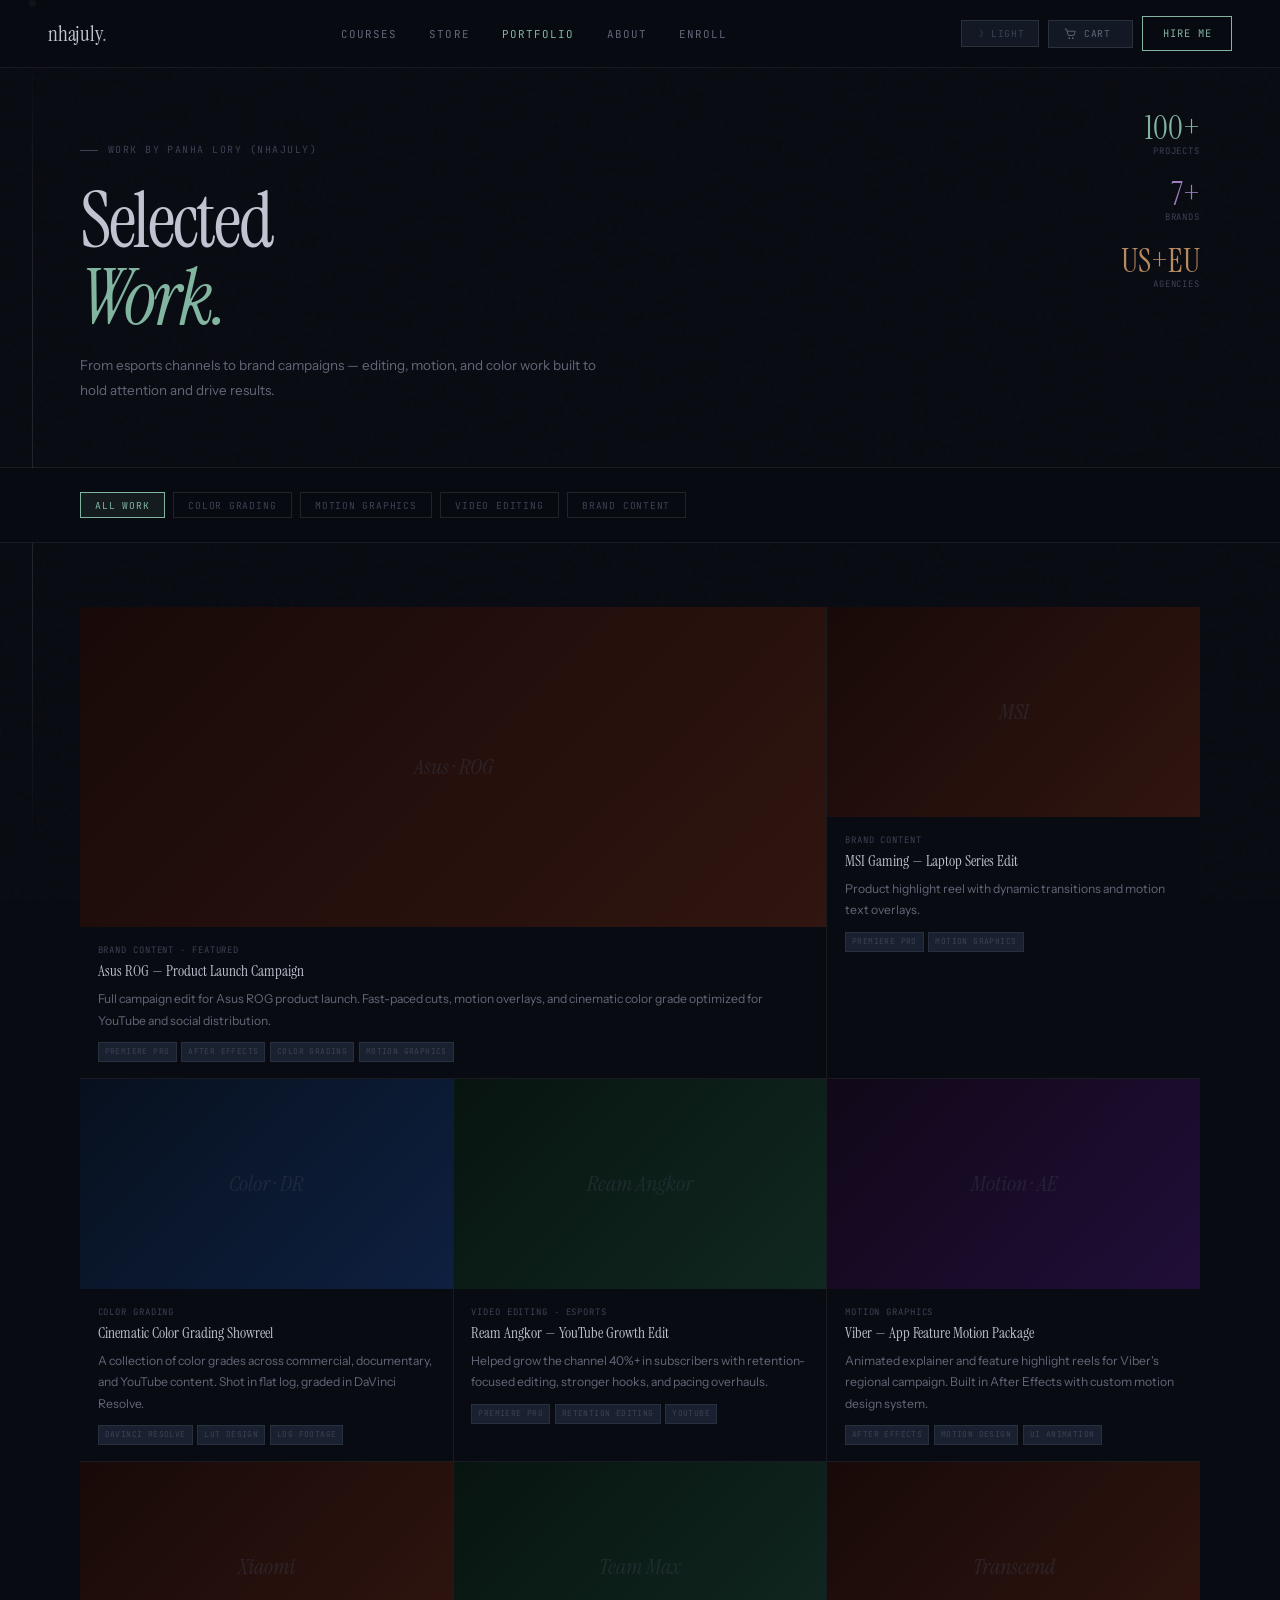
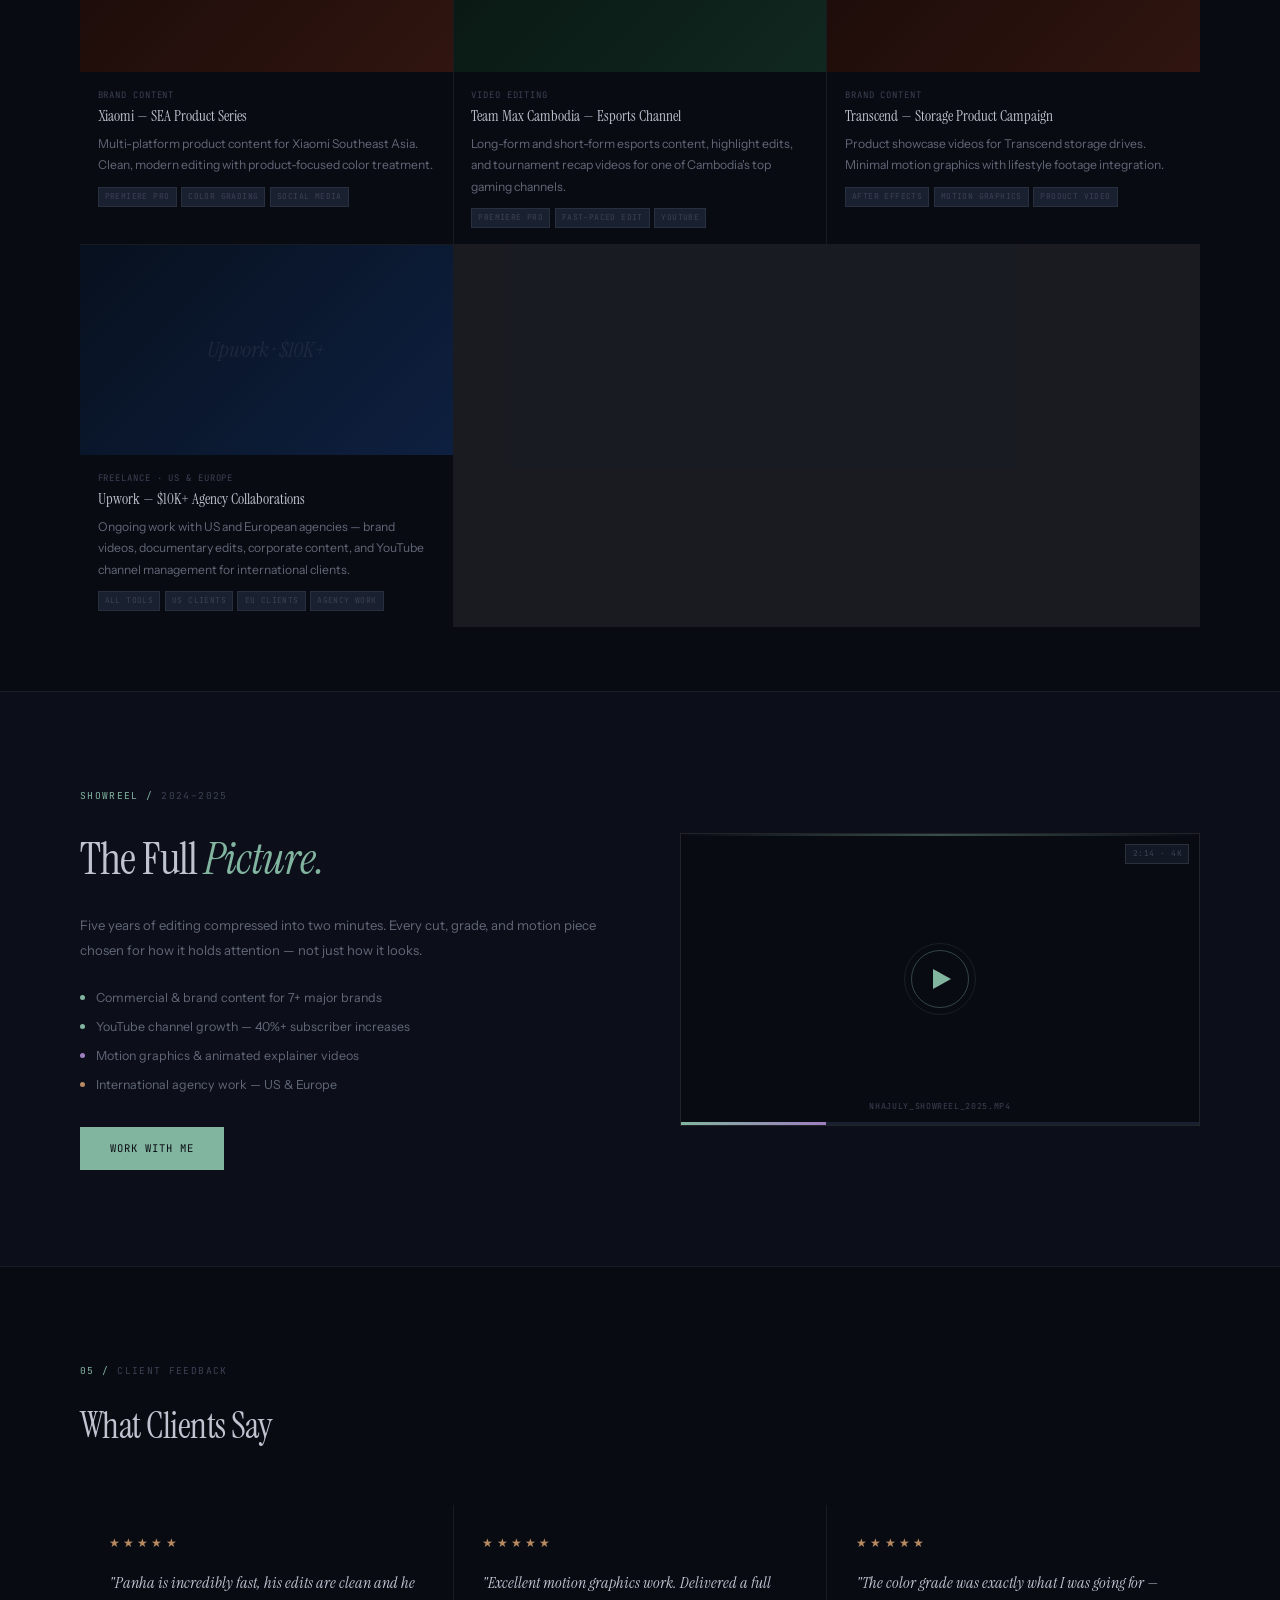
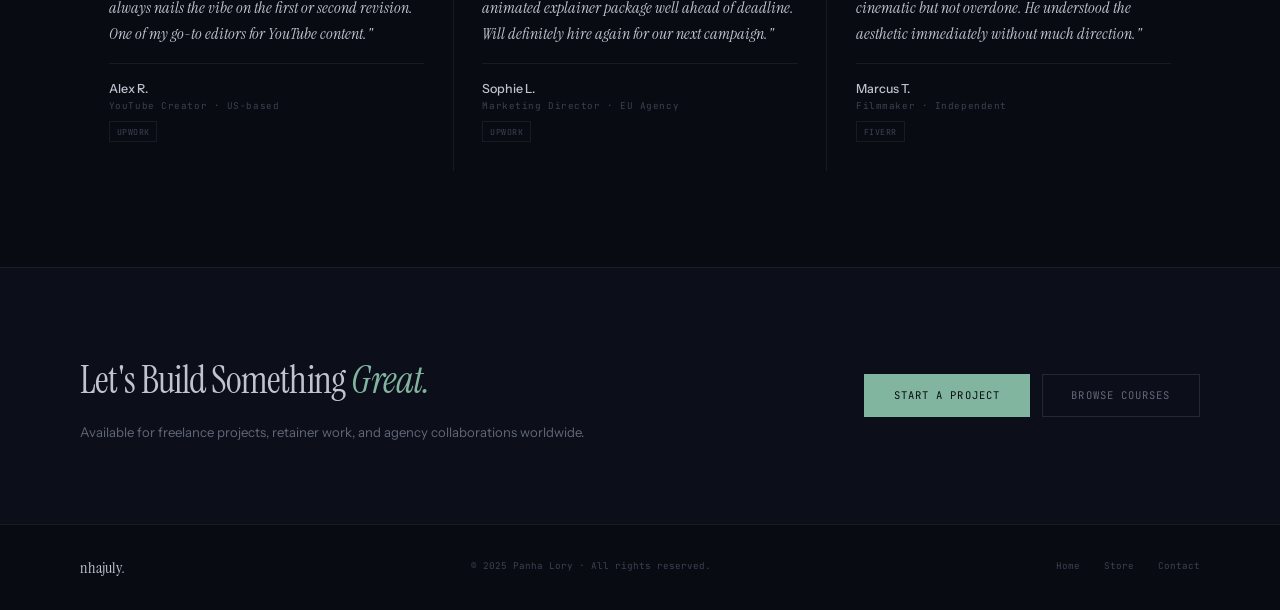
==== portfolio.html @ 1cd33ec4 "Add files via upload" ====
<!DOCTYPE html>
<html lang="en" data-theme="dark">
<head>
<meta charset="UTF-8"/>
<meta name="viewport" content="width=device-width, initial-scale=1.0"/>
<meta name="description" content="nhajuly Portfolio — Work by Panha Lory. Video editing, motion graphics, color grading for brands across Southeast Asia, US & Europe."/>
<title>nhajuly — Portfolio</title>
<link rel="preconnect" href="https://fonts.googleapis.com"/>
<link rel="preconnect" href="https://fonts.gstatic.com" crossorigin/>
<link href="https://fonts.googleapis.com/css2?family=Instrument+Serif:ital@0;1&family=Instrument+Sans:wght@300;400;500&family=JetBrains+Mono:wght@300;400&display=swap" rel="stylesheet"/>
<link rel="stylesheet" href="shared.css"/>
<style>

/* ── PAGE HERO ── */
.p-hero{min-height:52vh;display:flex;flex-direction:column;justify-content:flex-end;padding:8rem 5rem 4rem;position:relative;z-index:2;border-bottom:1px solid var(--border)}
.p-hero-tag{font-family:'JetBrains Mono',monospace;font-size:.62rem;letter-spacing:.15em;text-transform:uppercase;color:var(--text3);margin-bottom:1.5rem;display:flex;align-items:center;gap:.6rem}
.p-hero-tag::before{content:'';width:18px;height:1px;background:var(--text3)}
.p-hero-title{font-family:'Instrument Serif',serif;font-size:clamp(3rem,6vw,5.5rem);font-weight:400;line-height:1;letter-spacing:-.03em;color:var(--text);margin-bottom:1rem}
.p-hero-title em{font-style:italic;color:var(--accent)}
.p-hero-sub{font-size:.84rem;color:var(--text2);max-width:520px;line-height:1.88;font-weight:300}
/* floating stats top-right */
.p-hero-stats{position:absolute;top:7rem;right:5rem;display:flex;flex-direction:column;gap:1.2rem;text-align:right}
.p-hs-num{font-family:'Instrument Serif',serif;font-size:2rem;font-weight:400;color:var(--accent);line-height:1}
.p-hs-lbl{font-family:'JetBrains Mono',monospace;font-size:.56rem;color:var(--text3);letter-spacing:.1em;text-transform:uppercase}

/* ── FILTER BAR ── */
.filter-bar{padding:1.5rem 5rem;border-bottom:1px solid var(--border);display:flex;align-items:center;gap:.5rem;flex-wrap:wrap;position:sticky;top:64px;background:var(--nav-bg);backdrop-filter:blur(20px);z-index:100}
.filter-btn{font-family:'JetBrains Mono',monospace;font-size:.6rem;letter-spacing:.08em;text-transform:uppercase;padding:.35rem .9rem;background:transparent;color:var(--text3);border:1px solid var(--border2);transition:all .2s}
.filter-btn:hover{color:var(--text2);border-color:var(--border)}
.filter-btn.active{color:var(--accent);border-color:var(--accent);background:var(--accent-d)}

/* ── PORTFOLIO GRID ── */
.portfolio-section{padding:4rem 5rem;position:relative;z-index:2}
.pf-grid{display:grid;grid-template-columns:repeat(3,1fr);gap:1px;background:var(--border)}

/* ── PORTFOLIO CARD ── */
.pf-card{background:var(--bg);position:relative;overflow:hidden;transition:background .22s}
.pf-card:hover{background:var(--surface)}
.pf-card.hidden{display:none}

/* thumbnail */
.pf-thumb{aspect-ratio:16/9;position:relative;overflow:hidden;display:flex;align-items:center;justify-content:center}
.pf-thumb img{position:absolute;inset:0;width:100%;height:100%;object-fit:cover;opacity:0;transition:opacity .3s,transform .5s}
.pf-thumb img.loaded{opacity:1}
.pf-card:hover .pf-thumb img{transform:scale(1.03)}
.pf-thumb-ph{position:absolute;inset:0;display:flex;align-items:center;justify-content:center;font-family:'Instrument Serif',serif;font-size:1.4rem;font-style:italic;color:var(--text3);opacity:.4;transition:opacity .2s}
.pf-card:hover .pf-thumb-ph{opacity:.15}
/* gradient backgrounds per category */
.bg-color{background:linear-gradient(135deg,#07101e,#0e2040)}
.bg-motion{background:linear-gradient(135deg,#110818,#200e38)}
.bg-edit{background:linear-gradient(135deg,#081410,#102820)}
.bg-brand{background:linear-gradient(135deg,#180a08,#301510)}

/* play indicator overlay */
.pf-ov{position:absolute;inset:0;display:flex;align-items:center;justify-content:center;background:rgba(0,0,0,0);transition:background .25s}
.pf-card:hover .pf-ov{background:rgba(0,0,0,.3)}
.pf-play{width:44px;height:44px;border-radius:50%;border:1.5px solid rgba(255,255,255,.35);display:flex;align-items:center;justify-content:center;opacity:0;transform:scale(.7);transition:opacity .25s,transform .25s;background:rgba(0,0,0,.2)}
.pf-card:hover .pf-play{opacity:1;transform:scale(1)}
.pf-play::after{content:'';width:0;height:0;border-top:7px solid transparent;border-bottom:7px solid transparent;border-left:12px solid white;margin-left:3px}

/* card meta */
.pf-meta{position:absolute;bottom:0;left:0;right:0;padding:.6rem .8rem;background:linear-gradient(to top,rgba(0,0,0,.7),transparent);transform:translateY(100%);transition:transform .25s}
.pf-card:hover .pf-meta{transform:translateY(0)}
.pf-meta-cat{font-family:'JetBrains Mono',monospace;font-size:.52rem;letter-spacing:.1em;text-transform:uppercase;color:var(--accent);margin-bottom:.2rem}
.pf-meta-client{font-size:.7rem;color:rgba(255,255,255,.7)}

/* card body */
.pf-body{padding:1rem 1.1rem}
.pf-cat{font-family:'JetBrains Mono',monospace;font-size:.56rem;letter-spacing:.1em;text-transform:uppercase;color:var(--text3);margin-bottom:.25rem}
.pf-title{font-family:'Instrument Serif',serif;font-size:.95rem;color:var(--text);line-height:1.3;margin-bottom:.4rem}
.pf-desc{font-size:.76rem;color:var(--text2);line-height:1.75;font-weight:300;margin-bottom:.7rem}
.pf-tags{display:flex;flex-wrap:wrap;gap:.28rem}
.pf-tag{font-family:'JetBrains Mono',monospace;font-size:.5rem;letter-spacing:.05em;text-transform:uppercase;padding:.14rem .38rem;background:var(--surface2);color:var(--text3);border:1px solid var(--border)}
.pf-bar{position:absolute;bottom:0;left:0;right:0;height:1.5px;transform:scaleX(0);transform-origin:left;transition:transform .32s}
.pf-card:hover .pf-bar{transform:scaleX(1)}

/* featured card — spans 2 cols */
.pf-card.featured{grid-column:span 2}
.pf-card.featured .pf-thumb{aspect-ratio:21/9}

/* ── SELECTED WORK / REEL ── */
.reel-section{background:var(--bg2);border-top:1px solid var(--border);padding:6rem 5rem}
.reel-inner{display:grid;grid-template-columns:1fr 1fr;gap:5rem;align-items:center}
.reel-title{font-family:'Instrument Serif',serif;font-size:clamp(2rem,3.5vw,2.8rem);font-weight:400;letter-spacing:-.02em;margin-bottom:1rem}
.reel-title em{font-style:italic;color:var(--accent)}
.reel-body{font-size:.82rem;color:var(--text2);line-height:1.9;font-weight:300;margin-bottom:1.5rem}
.reel-list{display:flex;flex-direction:column;gap:.5rem;margin-bottom:2rem}
.reel-item{display:flex;align-items:center;gap:.7rem;font-size:.78rem;color:var(--text2)}
.reel-dot{width:5px;height:5px;border-radius:50%;background:var(--accent);flex-shrink:0}
.reel-video{aspect-ratio:16/9;background:var(--bg);border:1px solid var(--border2);position:relative;display:flex;align-items:center;justify-content:center;overflow:hidden}
.reel-scan{position:absolute;top:0;left:0;right:0;height:1.5px;background:linear-gradient(90deg,transparent,var(--accent),transparent);opacity:.4;animation:scan 3.5s linear infinite}
@keyframes scan{0%{top:-2px}100%{top:100%}}
.reel-play{width:58px;height:58px;border-radius:50%;border:1px solid rgba(130,181,160,.35);display:flex;align-items:center;justify-content:center;position:relative}
.reel-play::after{content:'';width:0;height:0;border-top:10px solid transparent;border-bottom:10px solid transparent;border-left:18px solid var(--accent);margin-left:4px}
.reel-play::before{content:'';position:absolute;inset:-8px;border-radius:50%;border:1px solid rgba(130,181,160,.12);animation:pulse 2.5s ease-out infinite}
@keyframes pulse{0%{transform:scale(1);opacity:.5}100%{transform:scale(1.5);opacity:0}}
.reel-label{position:absolute;bottom:.7rem;left:50%;transform:translateX(-50%);font-family:'JetBrains Mono',monospace;font-size:.52rem;color:var(--text3);letter-spacing:.08em;text-transform:uppercase;white-space:nowrap}
.reel-tl{position:absolute;bottom:0;left:0;right:0;height:3px;background:var(--surface2)}
.reel-tl-prog{width:28%;height:100%;background:linear-gradient(90deg,var(--accent),var(--purple))}
.reel-grid-info{position:absolute;top:.6rem;right:.6rem;font-family:'JetBrains Mono',monospace;font-size:.5rem;color:var(--text3);letter-spacing:.06em;border:1px solid var(--border2);padding:.15rem .4rem;background:var(--surface)}

/* ── TESTIMONIALS ── */
.testi-section{background:var(--bg);border-top:1px solid var(--border);padding:6rem 5rem}
.testi-grid{display:grid;grid-template-columns:repeat(3,1fr);gap:1px;background:var(--border);margin-top:3rem}
.testi-card{background:var(--bg);padding:1.8rem;transition:background .22s}
.testi-card:hover{background:var(--surface)}
.testi-stars{display:flex;gap:.2rem;margin-bottom:1rem}
.star{color:var(--orange);font-size:.75rem}
.testi-quote{font-family:'Instrument Serif',serif;font-size:1rem;font-style:italic;color:var(--text);line-height:1.6;margin-bottom:1rem}
.testi-sep{height:1px;background:var(--border);margin-bottom:.9rem}
.testi-name{font-size:.78rem;font-weight:500;color:var(--text)}
.testi-role{font-family:'JetBrains Mono',monospace;font-size:.58rem;color:var(--text3);letter-spacing:.06em}
.testi-platform{display:inline-block;font-family:'JetBrains Mono',monospace;font-size:.52rem;letter-spacing:.06em;text-transform:uppercase;padding:.14rem .42rem;border:1px solid var(--border);color:var(--text3);margin-top:.4rem}

/* ── CTA BAND ── */
.cta-band{background:var(--bg2);border-top:1px solid var(--border);padding:5rem;display:flex;align-items:center;justify-content:space-between;gap:3rem}
.cta-text h2{font-family:'Instrument Serif',serif;font-size:clamp(1.8rem,3vw,2.4rem);font-weight:400;letter-spacing:-.015em;margin-bottom:.5rem}
.cta-text h2 em{font-style:italic;color:var(--accent)}
.cta-text p{font-size:.82rem;color:var(--text2);font-weight:300}
.cta-actions{display:flex;gap:.75rem;flex-shrink:0}

@media(max-width:1024px){
  .pf-grid{grid-template-columns:1fr 1fr}
  .pf-card.featured{grid-column:span 1}
  .pf-card.featured .pf-thumb{aspect-ratio:16/9}
  .reel-inner{grid-template-columns:1fr;gap:2.5rem}
  .testi-grid{grid-template-columns:1fr}
  .cta-band{flex-direction:column;align-items:flex-start;padding:4rem 2rem}
  .p-hero{padding:7rem 2rem 3rem}
  .p-hero-stats{position:static;flex-direction:row;flex-wrap:wrap;gap:1.5rem;text-align:left;margin-top:2rem}
  .filter-bar{padding:1rem 2rem;top:60px}
  .portfolio-section,.reel-section,.testi-section{padding:4rem 2rem}
}
@media(max-width:640px){
  .pf-grid{grid-template-columns:1fr}
  .p-hero-title{font-size:2.6rem}
}
</style>
</head>
<body>

<div class="tl-rail"></div>
<div class="tl-scrub"></div>

<!-- CART DRAWER (shared) -->
<div class="cart-overlay" id="cartOverlay" onclick="closeCart()"></div>
<div class="cart-drawer" id="cartDrawer">
  <div class="cart-head"><div class="cart-head-title">Your Cart</div><button class="cart-close" onclick="closeCart()" data-cursor="link">✕ Close</button></div>
  <div class="cart-items" id="cartItems"><div class="cart-empty" id="cartEmpty"><svg width="40" height="40" viewBox="0 0 40 40" fill="none"><rect x="6" y="14" width="28" height="22" rx="2" stroke="currentColor" stroke-width="1.5"/><path d="M14 14v-4a6 6 0 0 1 12 0v4" stroke="currentColor" stroke-width="1.5" stroke-linecap="round"/></svg><p>Cart is empty</p></div></div>
  <div class="cart-foot">
    <div class="cart-total-row"><div class="cart-total-label">Total</div><div class="cart-total-price" id="cartTotal">$0</div></div>
    <button class="cart-checkout-btn" onclick="window.location.href='index.html#payment'" data-cursor="link">Proceed to Checkout →</button>
    <button class="cart-continue" onclick="closeCart()" data-cursor="link">Continue Shopping</button>
  </div>
</div>

<!-- NAV -->
<nav>
  <a href="index.html" class="logo" data-cursor="link">nhajuly<span>.</span></a>
  <ul class="nav-links">
    <li><a href="courses.html" data-cursor="link">Courses</a></li>
    <li><a href="store.html" data-cursor="link">Store</a></li>
    <li><a href="portfolio.html" data-cursor="link" style="color:var(--accent)">Portfolio</a></li>
    <li><a href="index.html#about" data-cursor="link">About</a></li>
    <li><a href="checkout.html" data-cursor="link">Enroll</a></li>
  </ul>
  <div class="nav-right">
    <button class="theme-btn" id="themeBtn" data-cursor="link"><span id="themeIcon">☽</span><span id="themeLabel" class="theme-label">Light</span></button>
    <button class="cart-btn" id="cartBtn" onclick="openCart()" data-cursor="link">
      <svg class="cart-icon" viewBox="0 0 20 20" fill="none"><path d="M3 3h2l2.5 9h8l2-6H6" stroke="currentColor" stroke-width="1.3" stroke-linecap="round" stroke-linejoin="round"/><circle cx="9" cy="16" r="1.2" fill="currentColor"/><circle cx="14" cy="16" r="1.2" fill="currentColor"/></svg>
      Cart<div class="cart-count" id="cartCount">0</div>
    </button>
    <a href="checkout.html" class="nav-cta" data-cursor="link">Hire Me</a>
    <button class="nav-hamburger" id="navHamburger" aria-label="Open menu"><span></span><span></span><span></span></button>
  </div>
</nav>

<!-- MOBILE OVERLAY -->
<div class="mobile-overlay" id="mobileOverlay"></div>
<!-- MOBILE MENU -->
<div class="mobile-menu" id="mobileMenu">
  <div class="mobile-menu-head">
    <div class="mobile-menu-logo">nhajuly<span>.</span></div>
    <button class="mobile-close" id="mobileClose">✕ Close</button>
  </div>
  <div class="mobile-menu-links">
    <a href="index.html">Home</a>
    <a href="courses.html">Courses</a>
    <a href="store.html">Store</a>
    <a href="portfolio.html">Portfolio</a>
    <a href="checkout.html">Checkout</a>
  </div>
  <div class="mobile-menu-foot">
    <button class="theme-btn" onclick="document.getElementById('themeBtn').click()" style="width:100%;justify-content:center"><span id="mobileThemeIcon">☽</span> Toggle Theme</button>
  </div>
</div>

<!-- HERO -->
<div class="p-hero">
  <div class="p-hero-stats">
    <div><div class="p-hs-num">100+</div><div class="p-hs-lbl">Projects</div></div>
    <div><div class="p-hs-num" style="color:var(--purple)">7+</div><div class="p-hs-lbl">Brands</div></div>
    <div><div class="p-hs-num" style="color:var(--orange)">US+EU</div><div class="p-hs-lbl">Agencies</div></div>
  </div>
  <div class="p-hero-tag">Work by Panha Lory (nhajuly)</div>
  <h1 class="p-hero-title">Selected<br/><em>Work.</em></h1>
  <p class="p-hero-sub">From esports channels to brand campaigns — editing, motion, and color work built to hold attention and drive results.</p>
</div>

<!-- FILTER BAR -->
<div class="filter-bar">
  <button class="filter-btn active" onclick="filterWork('all')" data-cursor="link">All Work</button>
  <button class="filter-btn" onclick="filterWork('color')" data-cursor="link">Color Grading</button>
  <button class="filter-btn" onclick="filterWork('motion')" data-cursor="link">Motion Graphics</button>
  <button class="filter-btn" onclick="filterWork('edit')" data-cursor="link">Video Editing</button>
  <button class="filter-btn" onclick="filterWork('brand')" data-cursor="link">Brand Content</button>
</div>

<!-- PORTFOLIO GRID -->
<div class="portfolio-section">
  <div class="pf-grid" id="pfGrid">

    <!-- FEATURED: Asus Campaign -->
    <div class="pf-card featured" data-cat="brand" data-cursor="play">
      <div class="pf-thumb bg-brand">
        <img src="" alt="Asus ROG Campaign" onload="this.classList.add('loaded')"/>
        <div class="pf-thumb-ph">Asus · ROG</div>
        <div class="pf-ov"><div class="pf-play"></div></div>
        <div class="pf-meta"><div class="pf-meta-cat">Brand Content</div><div class="pf-meta-client">Asus ROG · Product Launch</div></div>
      </div>
      <div class="pf-body">
        <div class="pf-cat">Brand Content · Featured</div>
        <div class="pf-title">Asus ROG — Product Launch Campaign</div>
        <div class="pf-desc">Full campaign edit for Asus ROG product launch. Fast-paced cuts, motion overlays, and cinematic color grade optimized for YouTube and social distribution.</div>
        <div class="pf-tags"><div class="pf-tag">Premiere Pro</div><div class="pf-tag">After Effects</div><div class="pf-tag">Color Grading</div><div class="pf-tag">Motion Graphics</div></div>
      </div>
      <div class="pf-bar" style="background:var(--orange)"></div>
    </div>

    <!-- MSI -->
    <div class="pf-card" data-cat="brand" data-cursor="play">
      <div class="pf-thumb bg-brand">
        <img src="" alt="MSI Gaming" onload="this.classList.add('loaded')"/>
        <div class="pf-thumb-ph">MSI</div>
        <div class="pf-ov"><div class="pf-play"></div></div>
        <div class="pf-meta"><div class="pf-meta-cat">Brand Content</div><div class="pf-meta-client">MSI Gaming</div></div>
      </div>
      <div class="pf-body">
        <div class="pf-cat">Brand Content</div>
        <div class="pf-title">MSI Gaming — Laptop Series Edit</div>
        <div class="pf-desc">Product highlight reel with dynamic transitions and motion text overlays.</div>
        <div class="pf-tags"><div class="pf-tag">Premiere Pro</div><div class="pf-tag">Motion Graphics</div></div>
      </div>
      <div class="pf-bar" style="background:var(--orange)"></div>
    </div>

    <!-- Color Grading Showreel -->
    <div class="pf-card" data-cat="color" data-cursor="play">
      <div class="pf-thumb bg-color">
        <img src="" alt="Color Grading Reel" onload="this.classList.add('loaded')"/>
        <div class="pf-thumb-ph">Color · DR</div>
        <div class="pf-ov"><div class="pf-play"></div></div>
        <div class="pf-meta"><div class="pf-meta-cat">Color Grading</div><div class="pf-meta-client">DaVinci Resolve Showreel</div></div>
      </div>
      <div class="pf-body">
        <div class="pf-cat">Color Grading</div>
        <div class="pf-title">Cinematic Color Grading Showreel</div>
        <div class="pf-desc">A collection of color grades across commercial, documentary, and YouTube content. Shot in flat log, graded in DaVinci Resolve.</div>
        <div class="pf-tags"><div class="pf-tag">DaVinci Resolve</div><div class="pf-tag">LUT Design</div><div class="pf-tag">Log Footage</div></div>
      </div>
      <div class="pf-bar" style="background:var(--blue)"></div>
    </div>

    <!-- Ream Angkor Esports -->
    <div class="pf-card" data-cat="edit" data-cursor="play">
      <div class="pf-thumb bg-edit">
        <img src="" alt="Ream Angkor" onload="this.classList.add('loaded')"/>
        <div class="pf-thumb-ph">Ream Angkor</div>
        <div class="pf-ov"><div class="pf-play"></div></div>
        <div class="pf-meta"><div class="pf-meta-cat">Video Editing</div><div class="pf-meta-client">Ream Angkor · Esports</div></div>
      </div>
      <div class="pf-body">
        <div class="pf-cat">Video Editing · Esports</div>
        <div class="pf-title">Ream Angkor — YouTube Growth Edit</div>
        <div class="pf-desc">Helped grow the channel 40%+ in subscribers with retention-focused editing, stronger hooks, and pacing overhauls.</div>
        <div class="pf-tags"><div class="pf-tag">Premiere Pro</div><div class="pf-tag">Retention Editing</div><div class="pf-tag">YouTube</div></div>
      </div>
      <div class="pf-bar" style="background:var(--accent)"></div>
    </div>

    <!-- Sony Viber Motion -->
    <div class="pf-card" data-cat="motion" data-cursor="play">
      <div class="pf-thumb bg-motion">
        <img src="" alt="Motion Graphics" onload="this.classList.add('loaded')"/>
        <div class="pf-thumb-ph">Motion · AE</div>
        <div class="pf-ov"><div class="pf-play"></div></div>
        <div class="pf-meta"><div class="pf-meta-cat">Motion Graphics</div><div class="pf-meta-client">Viber · App Campaign</div></div>
      </div>
      <div class="pf-body">
        <div class="pf-cat">Motion Graphics</div>
        <div class="pf-title">Viber — App Feature Motion Package</div>
        <div class="pf-desc">Animated explainer and feature highlight reels for Viber's regional campaign. Built in After Effects with custom motion design system.</div>
        <div class="pf-tags"><div class="pf-tag">After Effects</div><div class="pf-tag">Motion Design</div><div class="pf-tag">UI Animation</div></div>
      </div>
      <div class="pf-bar" style="background:var(--purple)"></div>
    </div>

    <!-- Xiaomi -->
    <div class="pf-card" data-cat="brand" data-cursor="play">
      <div class="pf-thumb bg-brand">
        <img src="" alt="Xiaomi" onload="this.classList.add('loaded')"/>
        <div class="pf-thumb-ph">Xiaomi</div>
        <div class="pf-ov"><div class="pf-play"></div></div>
        <div class="pf-meta"><div class="pf-meta-cat">Brand Content</div><div class="pf-meta-client">Xiaomi SEA</div></div>
      </div>
      <div class="pf-body">
        <div class="pf-cat">Brand Content</div>
        <div class="pf-title">Xiaomi — SEA Product Series</div>
        <div class="pf-desc">Multi-platform product content for Xiaomi Southeast Asia. Clean, modern editing with product-focused color treatment.</div>
        <div class="pf-tags"><div class="pf-tag">Premiere Pro</div><div class="pf-tag">Color Grading</div><div class="pf-tag">Social Media</div></div>
      </div>
      <div class="pf-bar" style="background:var(--orange)"></div>
    </div>

    <!-- Team Max Esports -->
    <div class="pf-card" data-cat="edit" data-cursor="play">
      <div class="pf-thumb bg-edit">
        <img src="" alt="Team Max" onload="this.classList.add('loaded')"/>
        <div class="pf-thumb-ph">Team Max</div>
        <div class="pf-ov"><div class="pf-play"></div></div>
        <div class="pf-meta"><div class="pf-meta-cat">Video Editing</div><div class="pf-meta-client">Team Max Cambodia</div></div>
      </div>
      <div class="pf-body">
        <div class="pf-cat">Video Editing</div>
        <div class="pf-title">Team Max Cambodia — Esports Channel</div>
        <div class="pf-desc">Long-form and short-form esports content, highlight edits, and tournament recap videos for one of Cambodia's top gaming channels.</div>
        <div class="pf-tags"><div class="pf-tag">Premiere Pro</div><div class="pf-tag">Fast-Paced Edit</div><div class="pf-tag">YouTube</div></div>
      </div>
      <div class="pf-bar" style="background:var(--accent)"></div>
    </div>

    <!-- Transcend -->
    <div class="pf-card" data-cat="brand" data-cursor="play">
      <div class="pf-thumb bg-brand">
        <img src="" alt="Transcend" onload="this.classList.add('loaded')"/>
        <div class="pf-thumb-ph">Transcend</div>
        <div class="pf-ov"><div class="pf-play"></div></div>
        <div class="pf-meta"><div class="pf-meta-cat">Brand Content</div><div class="pf-meta-client">Transcend</div></div>
      </div>
      <div class="pf-body">
        <div class="pf-cat">Brand Content</div>
        <div class="pf-title">Transcend — Storage Product Campaign</div>
        <div class="pf-desc">Product showcase videos for Transcend storage drives. Minimal motion graphics with lifestyle footage integration.</div>
        <div class="pf-tags"><div class="pf-tag">After Effects</div><div class="pf-tag">Motion Graphics</div><div class="pf-tag">Product Video</div></div>
      </div>
      <div class="pf-bar" style="background:var(--orange)"></div>
    </div>

    <!-- Upwork / Freelance Highlight -->
    <div class="pf-card" data-cat="edit" data-cursor="play">
      <div class="pf-thumb bg-color">
        <img src="" alt="Upwork Freelance Work" onload="this.classList.add('loaded')"/>
        <div class="pf-thumb-ph">Upwork · $10K+</div>
        <div class="pf-ov"><div class="pf-play"></div></div>
        <div class="pf-meta"><div class="pf-meta-cat">Freelance · US & Europe</div><div class="pf-meta-client">Upwork Agency Work</div></div>
      </div>
      <div class="pf-body">
        <div class="pf-cat">Freelance · US & Europe</div>
        <div class="pf-title">Upwork — $10K+ Agency Collaborations</div>
        <div class="pf-desc">Ongoing work with US and European agencies — brand videos, documentary edits, corporate content, and YouTube channel management for international clients.</div>
        <div class="pf-tags"><div class="pf-tag">All Tools</div><div class="pf-tag">US Clients</div><div class="pf-tag">EU Clients</div><div class="pf-tag">Agency Work</div></div>
      </div>
      <div class="pf-bar" style="background:var(--blue)"></div>
    </div>

  </div>
</div>

<!-- SHOWREEL SECTION -->
<div class="reel-section">
  <div class="reel-inner">
    <div>
      <div class="eyebrow"><span class="n">Showreel /</span> 2024–2025</div>
      <h2 class="reel-title">The Full <em>Picture.</em></h2>
      <p class="reel-body">Five years of editing compressed into two minutes. Every cut, grade, and motion piece chosen for how it holds attention — not just how it looks.</p>
      <div class="reel-list">
        <div class="reel-item"><div class="reel-dot"></div><span>Commercial & brand content for 7+ major brands</span></div>
        <div class="reel-item"><div class="reel-dot"></div><span>YouTube channel growth — 40%+ subscriber increases</span></div>
        <div class="reel-item"><div class="reel-dot" style="background:var(--purple)"></div><span>Motion graphics & animated explainer videos</span></div>
        <div class="reel-item"><div class="reel-dot" style="background:var(--orange)"></div><span>International agency work — US & Europe</span></div>
      </div>
      <a href="checkout.html" class="btn-primary" data-cursor="link">Work With Me</a>
    </div>
    <div class="reel-video" data-cursor="play">
      <div class="reel-scan"></div>
      <div class="reel-play"></div>
      <div class="reel-label">nhajuly_showreel_2025.mp4</div>
      <div class="reel-tl"><div class="reel-tl-prog"></div></div>
      <div class="reel-grid-info">2:14 · 4K</div>
    </div>
  </div>
</div>

<!-- TESTIMONIALS -->
<div class="testi-section">
  <div class="eyebrow"><span class="n">05 /</span> Client Feedback</div>
  <h2 class="sec-title">What Clients Say</h2>
  <div class="testi-grid">
    <div class="testi-card" data-cursor="grab">
      <div class="testi-stars"><span class="star">★</span><span class="star">★</span><span class="star">★</span><span class="star">★</span><span class="star">★</span></div>
      <div class="testi-quote">"Panha is incredibly fast, his edits are clean and he always nails the vibe on the first or second revision. One of my go-to editors for YouTube content."</div>
      <div class="testi-sep"></div>
      <div class="testi-name">Alex R.</div>
      <div class="testi-role">YouTube Creator · US-based</div>
      <div class="testi-platform">Upwork</div>
    </div>
    <div class="testi-card" data-cursor="grab">
      <div class="testi-stars"><span class="star">★</span><span class="star">★</span><span class="star">★</span><span class="star">★</span><span class="star">★</span></div>
      <div class="testi-quote">"Excellent motion graphics work. Delivered a full animated explainer package well ahead of deadline. Will definitely hire again for our next campaign."</div>
      <div class="testi-sep"></div>
      <div class="testi-name">Sophie L.</div>
      <div class="testi-role">Marketing Director · EU Agency</div>
      <div class="testi-platform">Upwork</div>
    </div>
    <div class="testi-card" data-cursor="grab">
      <div class="testi-stars"><span class="star">★</span><span class="star">★</span><span class="star">★</span><span class="star">★</span><span class="star">★</span></div>
      <div class="testi-quote">"The color grade was exactly what I was going for — cinematic but not overdone. He understood the aesthetic immediately without much direction."</div>
      <div class="testi-sep"></div>
      <div class="testi-name">Marcus T.</div>
      <div class="testi-role">Filmmaker · Independent</div>
      <div class="testi-platform">Fiverr</div>
    </div>
  </div>
</div>

<!-- CTA BAND -->
<div class="cta-band">
  <div class="cta-text">
    <h2>Let's Build Something <em>Great.</em></h2>
    <p>Available for freelance projects, retainer work, and agency collaborations worldwide.</p>
  </div>
  <div class="cta-actions">
    <a href="checkout.html" class="btn-primary" data-cursor="link">Start a Project</a>
    <a href="courses.html" class="btn-ghost" data-cursor="link">Browse Courses</a>
  </div>
</div>

<footer>
  <div class="fl">nhajuly<span>.</span></div>
  <div class="fc">© 2025 Panha Lory · All rights reserved.</div>
  <div class="flinks">
    <a href="index.html" data-cursor="link">Home</a>
    <a href="store.html" data-cursor="link">Store</a>
    <a href="#" data-cursor="link">Contact</a>
  </div>
</footer>

<script src="shared.js"></script>
<script>
/* FILTER */
function filterWork(cat){
  document.querySelectorAll('.filter-btn').forEach(b=>b.classList.remove('active'));
  event.target.classList.add('active');
  document.querySelectorAll('.pf-card').forEach(c=>{
    if(cat==='all'||c.dataset.cat===cat){c.classList.remove('hidden')}
    else{c.classList.add('hidden')}
  });
}
</script>
</body>
</html>
---- shared.css ----
/* ═══════════════════════════════════════════
   shared.css — nhajuly
   design tokens, cursor, nav, cart drawer, footer
   ═══════════════════════════════════════════ */
*,*::before,*::after{margin:0;padding:0;box-sizing:border-box}
html{scroll-behavior:smooth}
*{cursor:none!important}

/* ══════════════════════════════════════════
   CURSOR — Phinger cursor theme
   #cur-phinger        : outer wrapper, tracks mouse directly
   #cur-arrow          : default arrow SVG (Phinger style)
   #cur-hand           : pointer/hand SVG (hover state)
   .cur-hover          : swaps arrow → hand, smooth crossfade
   .cur-click          : slight scale-down press feel
   Theme-aware: dark arrow on light bg, light arrow on dark bg
   ══════════════════════════════════════════ */

#cur-phinger{
  position:fixed;pointer-events:none;z-index:99999;
  top:0;left:0;
  width:26px;height:26px;
  opacity:0;will-change:transform;
  transition:opacity .18s;
}

/* Both SVGs sit stacked, crossfade between them */
#cur-arrow,
#cur-hand{
  position:absolute;top:0;left:0;
  width:26px;height:26px;
  display:block;
  transition:opacity .18s ease,
             transform .14s cubic-bezier(.34,1.56,.64,1);
  transform-origin:3px 3px; /* hotspot = arrow tip / finger tip */
}

/* Default: arrow visible, hand hidden */
#cur-arrow{ opacity:1; }
#cur-hand { opacity:0; }

/* Hover: swap to hand */
#cur-phinger.cur-hover #cur-arrow{ opacity:0; }
#cur-phinger.cur-hover #cur-hand { opacity:1; }

/* Click: compress toward hotspot */
#cur-phinger.cur-click #cur-arrow,
#cur-phinger.cur-click #cur-hand{
  transform:scale(0.84);
}

/* ── Theme-aware SVG fill colors via CSS custom properties ── */
.cur-body { fill: var(--accent); }
.cur-outline { fill: var(--cur-stroke); }

[data-theme="dark"]{
  --cur-stroke: #0d111c;   /* dark outline for contrast on dark bg */
}
[data-theme="light"]{
  --cur-stroke: #f0ece4;   /* light outline for contrast on light bg */
}

/* THEMES */
[data-theme="dark"]{
  --bg:#090b12;--bg2:#0c0f1a;--surface:#131825;--surface2:#192030;
  --border:rgba(255,255,255,0.065);--border2:rgba(255,255,255,0.10);
  --accent:#82b5a0;--accent-d:rgba(130,181,160,0.10);
  --purple:#9f7ec0;--purple-d:rgba(159,126,192,0.10);
  --orange:#b88a60;--blue:#6ea0be;
  --text:#bfc4d0;--text2:#626878;--text3:#3c4254;
  --nav-bg:rgba(9,11,18,0.88);
}
[data-theme="light"]{
  --bg:#f4f1eb;--bg2:#ece8e0;--surface:#faf8f4;--surface2:#e8e3da;
  --border:rgba(0,0,0,0.07);--border2:rgba(0,0,0,0.12);
  --accent:#3a7060;--accent-d:rgba(58,112,96,0.09);
  --purple:#6b4d8e;--purple-d:rgba(107,77,142,0.09);
  --orange:#966040;--blue:#3a6890;
  --text:#1c1c20;--text2:#565c6a;--text3:#909aaa;
  --nav-bg:rgba(244,241,235,0.92);
}
body{
  background:var(--bg);color:var(--text);
  font-family:'Instrument Sans',sans-serif;
  font-size:14px;line-height:1.7;overflow-x:hidden;
  transition:background 0.32s,color 0.32s;
}
[data-theme="dark"] body::before{
  content:'';position:fixed;inset:0;
  background-image:url("data:image/svg+xml,%3Csvg viewBox='0 0 200 200' xmlns='http://www.w3.org/2000/svg'%3E%3Cfilter id='n'%3E%3CfeTurbulence type='fractalNoise' baseFrequency='0.85' numOctaves='4' stitchTiles='stitch'/%3E%3C/filter%3E%3Crect width='100%25' height='100%25' filter='url(%23n)' opacity='0.03'/%3E%3C/svg%3E");
  pointer-events:none;z-index:0;opacity:0.55;
}
button{border:none;outline:none;background:none}
a{text-decoration:none;color:inherit}

/* NAV */
nav{
  position:fixed;top:0;left:0;right:0;z-index:1000;
  display:flex;align-items:center;justify-content:space-between;
  padding:1rem 3rem;
  background:var(--nav-bg);backdrop-filter:blur(20px);
  border-bottom:1px solid var(--border);transition:background 0.32s;
}
.logo{
  font-family:'Instrument Serif',serif;font-size:1.3rem;
  font-weight:400;letter-spacing:-.01em;color:var(--text);
  flex-shrink:0;
}
.logo span{color:var(--accent);font-style:italic}
.nav-links{display:flex;gap:2rem;list-style:none}
.nav-links a{
  color:var(--text2);font-family:'JetBrains Mono',monospace;
  font-size:.68rem;letter-spacing:.1em;text-transform:uppercase;
  transition:color .2s;position:relative;white-space:nowrap;
}
.nav-links a::after{
  content:'';position:absolute;bottom:-3px;left:0;
  width:0;height:1px;background:var(--accent);transition:width .26s;
}
.nav-links a:hover{color:var(--accent)}
.nav-links a:hover::after{width:100%}
.nav-right{display:flex;align-items:center;gap:.6rem;flex-shrink:0}
.theme-btn{
  display:flex;align-items:center;gap:.4rem;
  font-family:'JetBrains Mono',monospace;font-size:.6rem;
  letter-spacing:.08em;text-transform:uppercase;
  padding:.38rem .8rem;background:var(--surface);
  color:var(--text3);border:1px solid var(--border2);
  transition:color .2s,border-color .2s;white-space:nowrap;
}
.theme-btn:hover{color:var(--accent);border-color:var(--accent)}
.cart-btn{
  position:relative;display:flex;align-items:center;gap:.4rem;
  font-family:'JetBrains Mono',monospace;font-size:.6rem;
  letter-spacing:.08em;text-transform:uppercase;
  padding:.38rem .9rem;background:var(--surface);
  color:var(--text2);border:1px solid var(--border2);transition:all .2s;
  white-space:nowrap;
}
.cart-btn:hover{color:var(--accent);border-color:var(--accent)}
.cart-icon{width:14px;height:14px;flex-shrink:0}
.cart-count{
  position:absolute;top:-6px;right:-6px;width:16px;height:16px;
  border-radius:50%;background:var(--accent);color:var(--bg);
  font-size:9px;display:flex;align-items:center;justify-content:center;
  font-weight:600;opacity:0;transition:opacity .2s;
}
.cart-count.has-items{opacity:1}
.nav-cta{
  font-family:'JetBrains Mono',monospace;font-size:.65rem;
  letter-spacing:.1em;text-transform:uppercase;
  padding:.48rem 1.2rem;background:transparent;
  color:var(--accent);border:1px solid var(--accent);
  transition:background .2s,color .2s;white-space:nowrap;
}
.nav-cta:hover{background:var(--accent);color:var(--bg)}

/* TIMELINE RAIL */
.tl-rail{
  position:fixed;left:2rem;top:0;bottom:0;width:1px;
  background:linear-gradient(to bottom,transparent 5%,var(--border2) 30%,var(--border2) 70%,transparent 95%);
  z-index:2;pointer-events:none;
}
.tl-scrub{
  position:fixed;left:calc(2rem - 3px);width:7px;height:7px;
  border-radius:50%;background:var(--accent);z-index:3;pointer-events:none;
  animation:scrub 5s ease-in-out infinite;
}
.tl-scrub::after{
  content:'';position:absolute;left:7px;top:50%;transform:translateY(-50%);
  width:7px;height:1px;background:var(--accent);opacity:.35;
}
@keyframes scrub{0%,100%{top:15vh}50%{top:85vh}}

/* CART DRAWER */
.cart-overlay{
  position:fixed;inset:0;background:rgba(0,0,0,.5);z-index:1998;
  opacity:0;pointer-events:none;transition:opacity .3s;backdrop-filter:blur(4px);
}
.cart-overlay.open{opacity:1;pointer-events:all}
.cart-drawer{
  position:fixed;top:0;right:0;bottom:0;width:380px;
  background:var(--surface);border-left:1px solid var(--border2);
  z-index:1999;transform:translateX(100%);
  transition:transform .35s cubic-bezier(.4,0,.2,1);
  display:flex;flex-direction:column;
}
.cart-drawer.open{transform:translateX(0)}
.cart-head{
  display:flex;align-items:center;justify-content:space-between;
  padding:1.2rem 1.5rem;border-bottom:1px solid var(--border);
}
.cart-head-title{font-family:'Instrument Serif',serif;font-size:1.1rem;color:var(--text)}
.cart-close{
  font-family:'JetBrains Mono',monospace;font-size:.7rem;color:var(--text3);
  padding:.3rem .6rem;border:1px solid var(--border2);transition:all .2s;
}
.cart-close:hover{color:var(--text);border-color:var(--border)}
.cart-items{
  flex:1;overflow-y:auto;padding:1rem 1.5rem;
  display:flex;flex-direction:column;gap:.75rem;
}
.cart-empty{
  display:flex;flex-direction:column;align-items:center;
  justify-content:center;height:100%;gap:.75rem;color:var(--text3);
}
.cart-empty svg{opacity:.25}
.cart-empty p{
  font-family:'JetBrains Mono',monospace;font-size:.68rem;
  letter-spacing:.08em;text-transform:uppercase;
}
.cart-item{
  display:flex;align-items:center;gap:.75rem;
  padding:.85rem;background:var(--bg2);border:1px solid var(--border);
}
.ci-thumb{
  width:48px;height:30px;background:var(--surface2);
  display:flex;align-items:center;justify-content:center;
  font-size:.65rem;font-family:'Instrument Serif',serif;
  font-style:italic;color:var(--text3);flex-shrink:0;
}
.ci-info{flex:1;min-width:0}
.ci-name{font-size:.82rem;color:var(--text);white-space:nowrap;overflow:hidden;text-overflow:ellipsis}
.ci-type{
  font-family:'JetBrains Mono',monospace;font-size:.58rem;
  color:var(--text3);letter-spacing:.06em;text-transform:uppercase;margin-bottom:.1rem;
}
.ci-price{font-family:'Instrument Serif',serif;font-size:.95rem;color:var(--accent);flex-shrink:0}
.ci-remove{
  font-family:'JetBrains Mono',monospace;font-size:.6rem;
  color:var(--text3);padding:.15rem .4rem;border:1px solid var(--border);
  transition:all .2s;flex-shrink:0;
}
.ci-remove:hover{color:var(--purple);border-color:var(--purple)}
.cart-foot{padding:1.2rem 1.5rem;border-top:1px solid var(--border)}
.cart-total-row{
  display:flex;justify-content:space-between;align-items:baseline;margin-bottom:1rem;
}
.cart-total-label{
  font-family:'JetBrains Mono',monospace;font-size:.62rem;
  letter-spacing:.1em;text-transform:uppercase;color:var(--text3);
}
.cart-total-price{font-family:'Instrument Serif',serif;font-size:1.4rem;color:var(--text)}
.cart-checkout-btn{
  width:100%;padding:.85rem;background:var(--accent);color:var(--bg);
  font-family:'JetBrains Mono',monospace;font-size:.7rem;letter-spacing:.12em;
  text-transform:uppercase;border:none;transition:all .2s;margin-bottom:.5rem;
}
.cart-checkout-btn:hover{background:var(--purple);color:#fff}
.cart-continue{
  width:100%;padding:.55rem;background:transparent;color:var(--text3);
  font-family:'JetBrains Mono',monospace;font-size:.6rem;letter-spacing:.1em;
  text-transform:uppercase;border:1px solid var(--border);transition:all .2s;
}
.cart-continue:hover{border-color:var(--border2);color:var(--text2)}

/* SHARED SECTION */
section{padding:6rem 5rem;position:relative;z-index:2;transition:background .32s}
.eyebrow{
  display:flex;align-items:center;gap:.5rem;
  font-family:'JetBrains Mono',monospace;font-size:.6rem;
  letter-spacing:.14em;text-transform:uppercase;color:var(--text3);margin-bottom:1rem;
}
.eyebrow .n{color:var(--accent)}
.sec-title{
  font-family:'Instrument Serif',serif;font-size:clamp(1.8rem,2.8vw,2.4rem);
  font-weight:400;letter-spacing:-.015em;color:var(--text);margin-bottom:.5rem;
}
.sec-sub{
  font-size:.82rem;color:var(--text2);max-width:480px;
  line-height:1.88;margin-bottom:3rem;font-weight:300;
}

/* BUTTONS */
.btn-primary{
  font-family:'JetBrains Mono',monospace;font-size:.66rem;
  letter-spacing:.1em;text-transform:uppercase;
  padding:.72rem 1.8rem;background:var(--accent);
  color:var(--bg);border:1px solid var(--accent);
  transition:all .2s;display:inline-block;
}
.btn-primary:hover{background:transparent;color:var(--accent)}
.btn-ghost{
  font-family:'JetBrains Mono',monospace;font-size:.66rem;
  letter-spacing:.1em;text-transform:uppercase;
  padding:.72rem 1.8rem;background:transparent;
  color:var(--text2);border:1px solid var(--border2);
  transition:all .2s;display:inline-block;
}
.btn-ghost:hover{border-color:var(--purple);color:var(--purple)}

/* Added / enrolled state for all buttons */
.atc-btn.added{background:var(--accent-d);color:var(--accent);border-color:var(--accent)}
.atc-btn.added:hover{background:var(--accent-d);color:var(--accent)}
.cc-enroll.added,.enroll-btn.added{
  background:var(--accent-d);color:var(--accent);
  border-color:var(--accent);
}
.cc-enroll.added:hover,.enroll-btn.added:hover{
  background:var(--accent-d);color:var(--accent);
}

/* FOOTER */
footer{
  border-top:1px solid var(--border);padding:1.8rem 5rem;
  display:flex;align-items:center;justify-content:space-between;
  position:relative;z-index:2;background:var(--bg);transition:background .32s;
  flex-wrap:wrap;gap:1rem;
}
.fl{font-family:'Instrument Serif',serif;font-size:1rem;color:var(--text)}
.fl span{color:var(--accent);font-style:italic}
.fc{font-family:'JetBrains Mono',monospace;font-size:.58rem;color:var(--text3)}
.flinks{display:flex;gap:1.5rem;flex-wrap:wrap}
.flinks a{
  font-family:'JetBrains Mono',monospace;font-size:.58rem;
  color:var(--text3);transition:color .2s;
}
.flinks a:hover{color:var(--accent)}

/* ══════════════════════════════════════════
   MOBILE NAV — hamburger + slide menu
   ══════════════════════════════════════════ */
.nav-hamburger{
  display:none;flex-direction:column;justify-content:center;gap:5px;
  width:36px;height:36px;background:var(--surface);border:1px solid var(--border2);
  padding:8px 7px;transition:border-color .2s;flex-shrink:0;
}
.nav-hamburger:hover{border-color:var(--accent)}
.nav-hamburger span{
  display:block;width:100%;height:1.5px;
  background:var(--text2);border-radius:1px;transition:background .2s;
}
.nav-hamburger:hover span{background:var(--accent)}

.mobile-overlay{
  position:fixed;inset:0;background:rgba(0,0,0,.55);
  z-index:1500;opacity:0;pointer-events:none;
  transition:opacity .3s;backdrop-filter:blur(4px);
}
.mobile-overlay.open{opacity:1;pointer-events:all}

.mobile-menu{
  position:fixed;top:0;right:0;bottom:0;width:min(320px,85vw);
  background:var(--surface);border-left:1px solid var(--border2);
  z-index:1501;display:flex;flex-direction:column;
  transform:translateX(100%);
  transition:transform .35s cubic-bezier(.4,0,.2,1);
  overflow-y:auto;
}
.mobile-menu.open{transform:translateX(0)}

.mobile-menu-head{
  display:flex;align-items:center;justify-content:space-between;
  padding:1.2rem 1.5rem;border-bottom:1px solid var(--border);
}
.mobile-menu-logo{font-family:'Instrument Serif',serif;font-size:1.2rem;color:var(--text)}
.mobile-menu-logo span{color:var(--accent);font-style:italic}
.mobile-close{
  font-family:'JetBrains Mono',monospace;font-size:.65rem;
  color:var(--text3);padding:.3rem .6rem;border:1px solid var(--border2);transition:all .2s;
}
.mobile-close:hover{color:var(--text);border-color:var(--border)}

.mobile-menu-links{
  display:flex;flex-direction:column;padding:1.5rem;gap:.2rem;flex:1;
}
.mobile-menu-links a{
  font-family:'JetBrains Mono',monospace;font-size:.72rem;
  letter-spacing:.1em;text-transform:uppercase;color:var(--text2);
  padding:.85rem 1rem;border-bottom:1px solid var(--border);
  transition:color .2s,padding-left .2s;display:block;
}
.mobile-menu-links a:hover{color:var(--accent);padding-left:1.4rem}

.mobile-menu-foot{
  padding:1.5rem;border-top:1px solid var(--border);
  display:flex;flex-direction:column;gap:.6rem;
}
.mobile-menu-foot .btn-primary,
.mobile-menu-foot .theme-btn{width:100%;justify-content:center;text-align:center}

/* ══════════════════════════════════════════
   RESPONSIVE
   ══════════════════════════════════════════ */
@media(max-width:1024px){
  section{padding:4rem 2rem}
  nav{padding:.85rem 1.2rem}
  .nav-links{display:none}
  .nav-hamburger{display:flex}
  .tl-rail,.tl-scrub{display:none}
  .cart-drawer{width:100%;max-width:400px}
  footer{padding:1.5rem 2rem}
}

@media(max-width:640px){
  nav{padding:.75rem 1rem}
  .logo{font-size:1.1rem}
  .cart-btn span:not(.cart-count){display:none}
  .cart-btn{padding:.38rem .55rem}
  .theme-btn .theme-label{display:none}
  .theme-btn{padding:.38rem .6rem}
  footer{flex-direction:column;align-items:flex-start;gap:.75rem;padding:1.5rem 1rem}
  .flinks{gap:1rem}
}
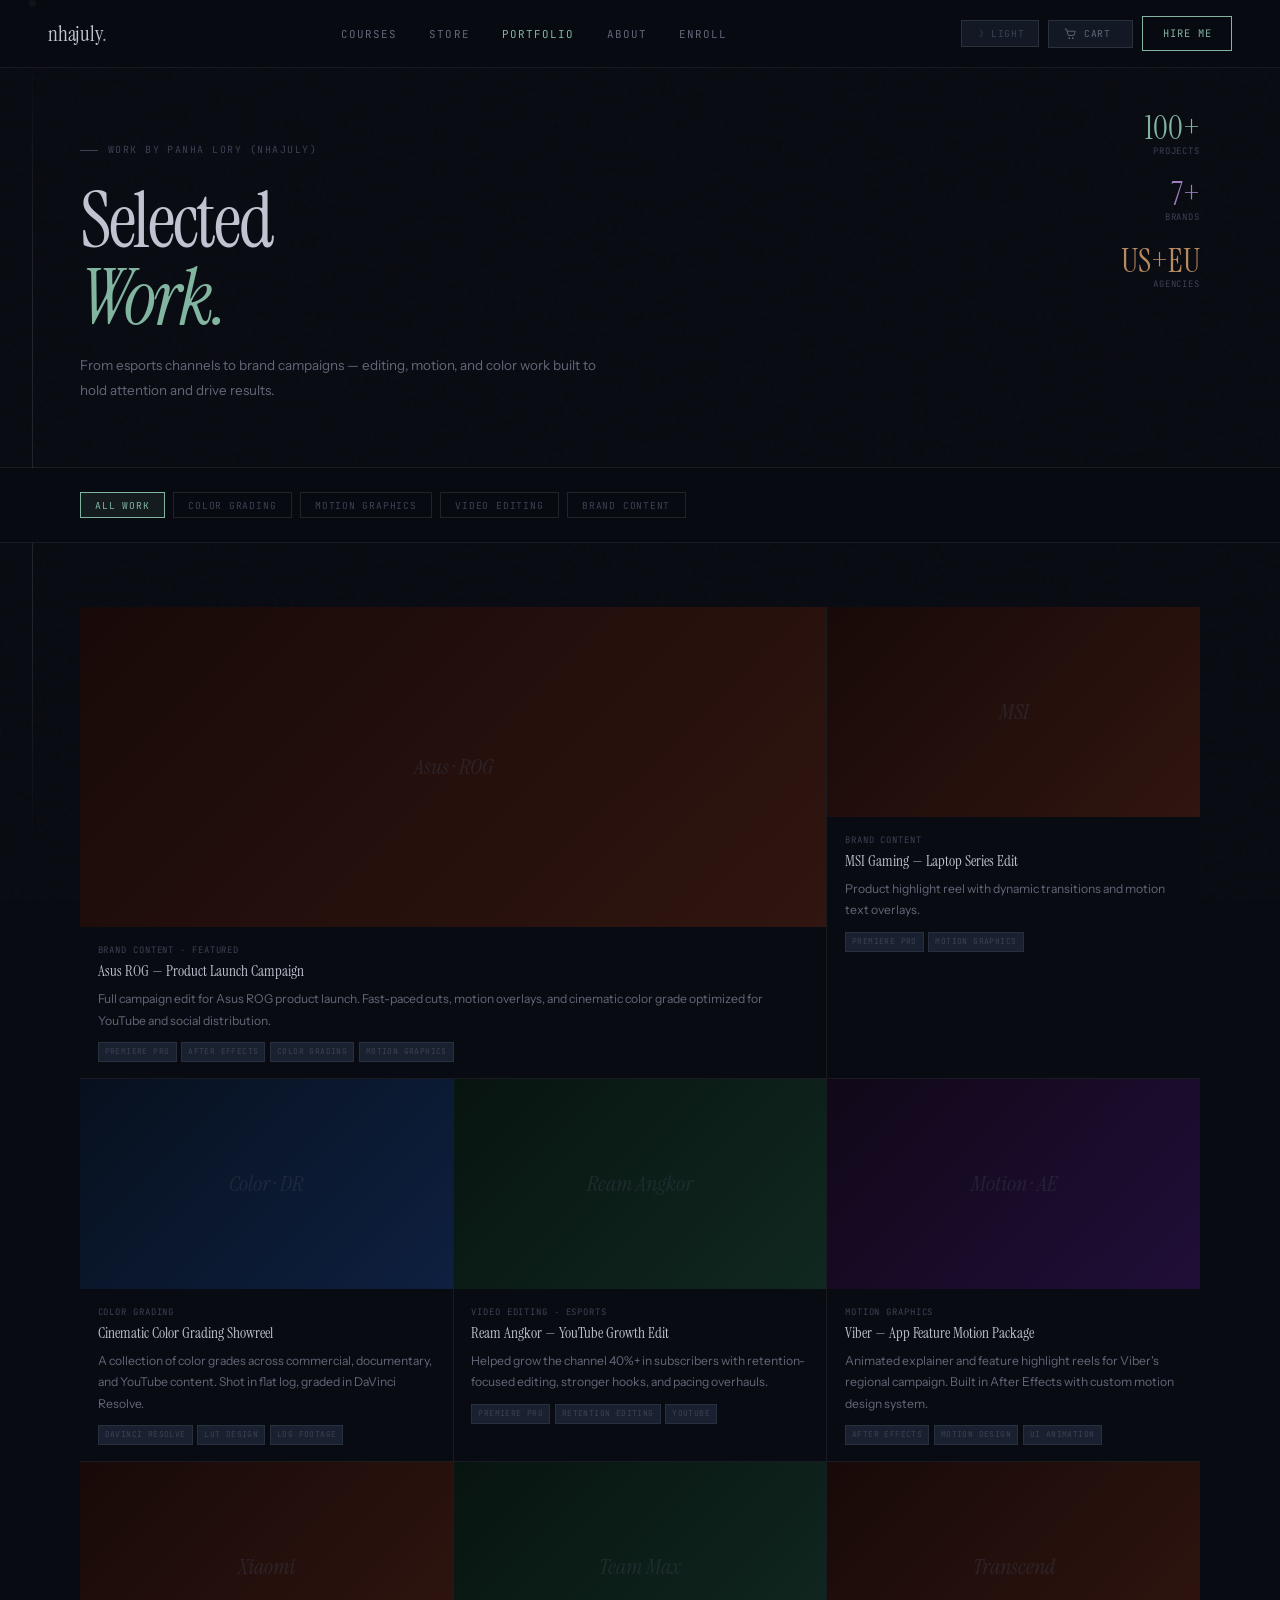
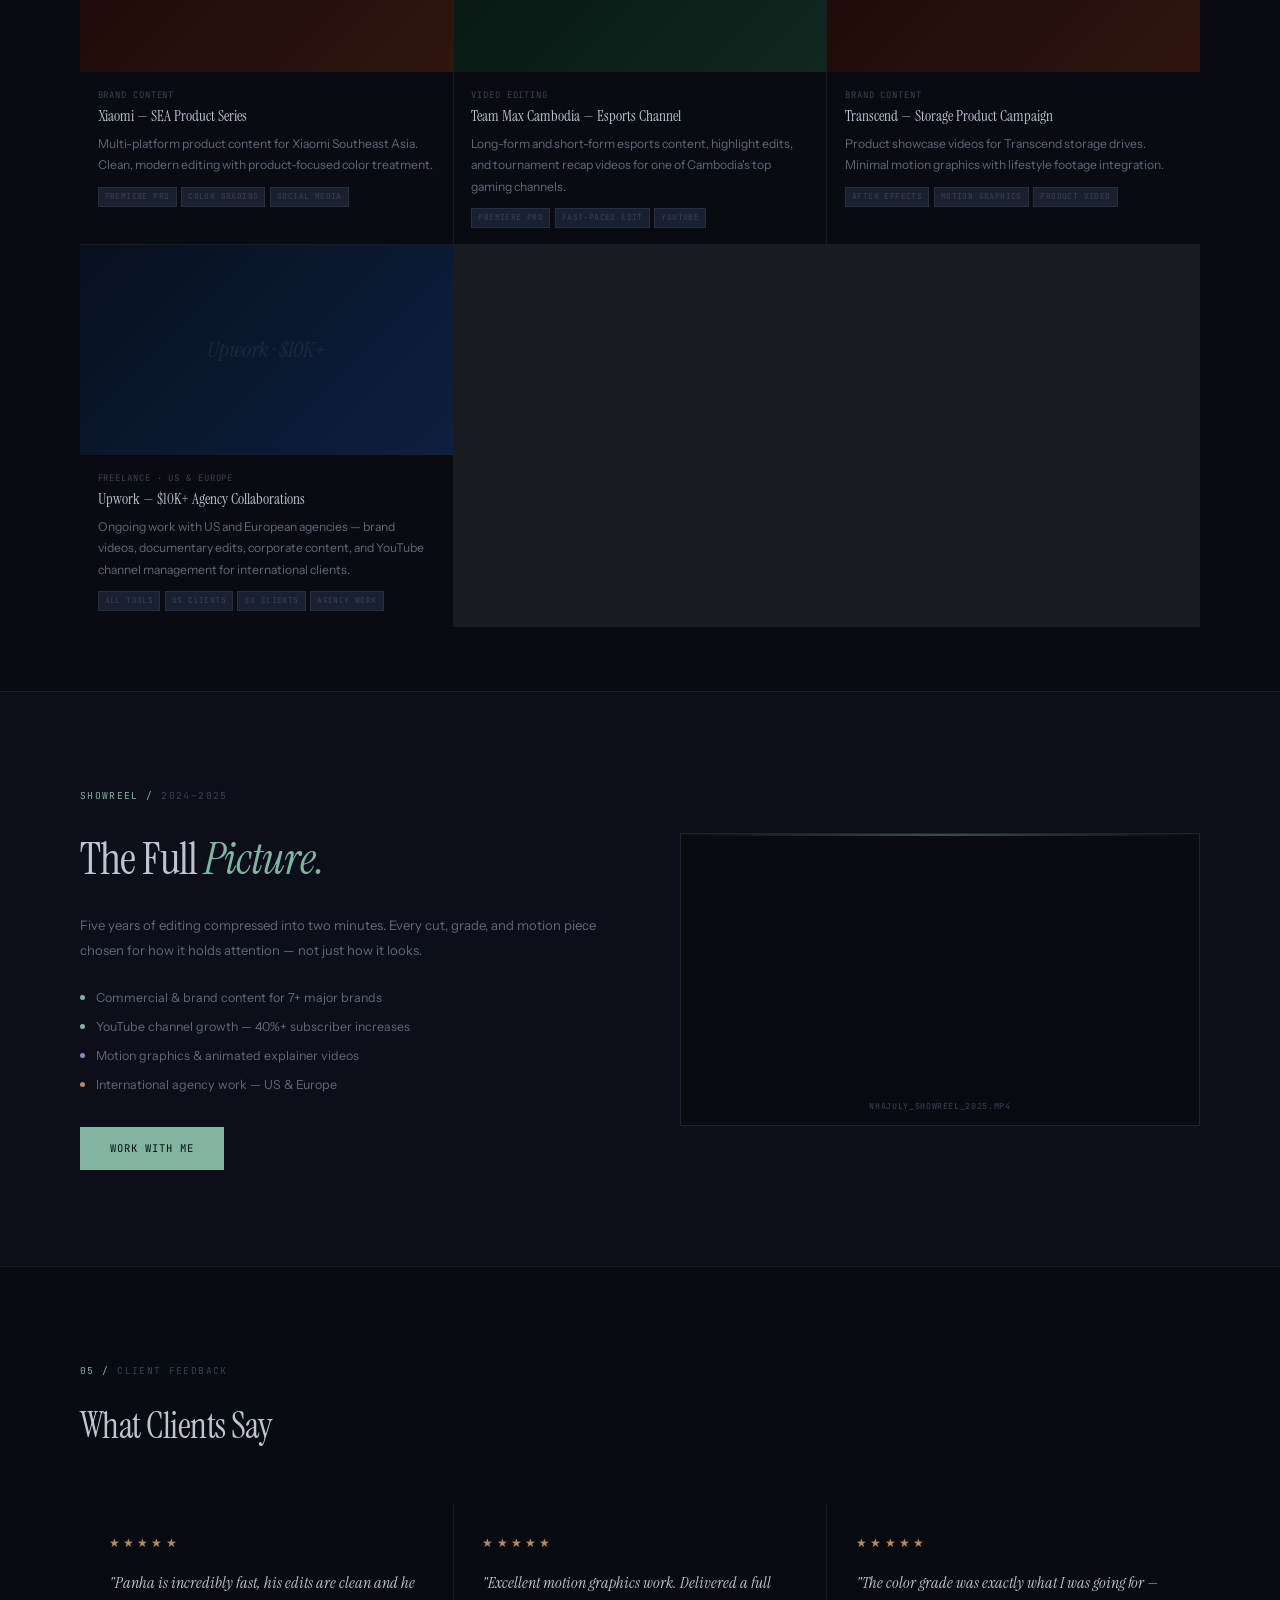
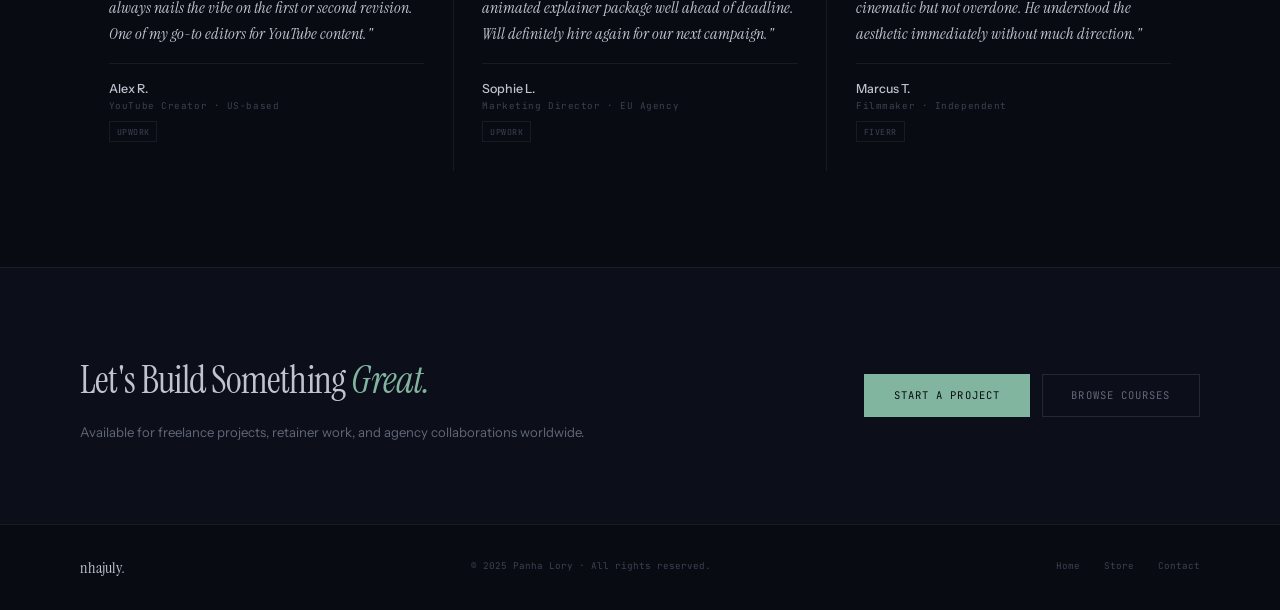
==== commit 316ed6bd: "Update portfolio.html" ====
--- a/portfolio.html
+++ b/portfolio.html
@@ -391,12 +391,19 @@
       </div>
       <a href="checkout.html" class="btn-primary" data-cursor="link">Work With Me</a>
     </div>
-    <div class="reel-video" data-cursor="play">
+
+    <div class="reel-video" data-cursor="play" style="position: relative; overflow: hidden;">
+      <iframe
+        loading="lazy"
+        title="Gumlet video player"
+        src="https://play.gumlet.io/embed/69d2713d0b739ad84961aee8?background=false&autoplay=false&loop=false&disable_player_controls=false"
+        referrerpolicy="origin"
+        allow="accelerometer; gyroscope; autoplay; encrypted-media; picture-in-picture; fullscreen; clipboard-write;"
+        style="position: absolute; top: 0; left: 0; width: 100%; height: 100%; border: none;">
+      </iframe>
+      
       <div class="reel-scan"></div>
-      <div class="reel-play"></div>
       <div class="reel-label">nhajuly_showreel_2025.mp4</div>
-      <div class="reel-tl"><div class="reel-tl-prog"></div></div>
-      <div class="reel-grid-info">2:14 · 4K</div>
     </div>
   </div>
 </div>
